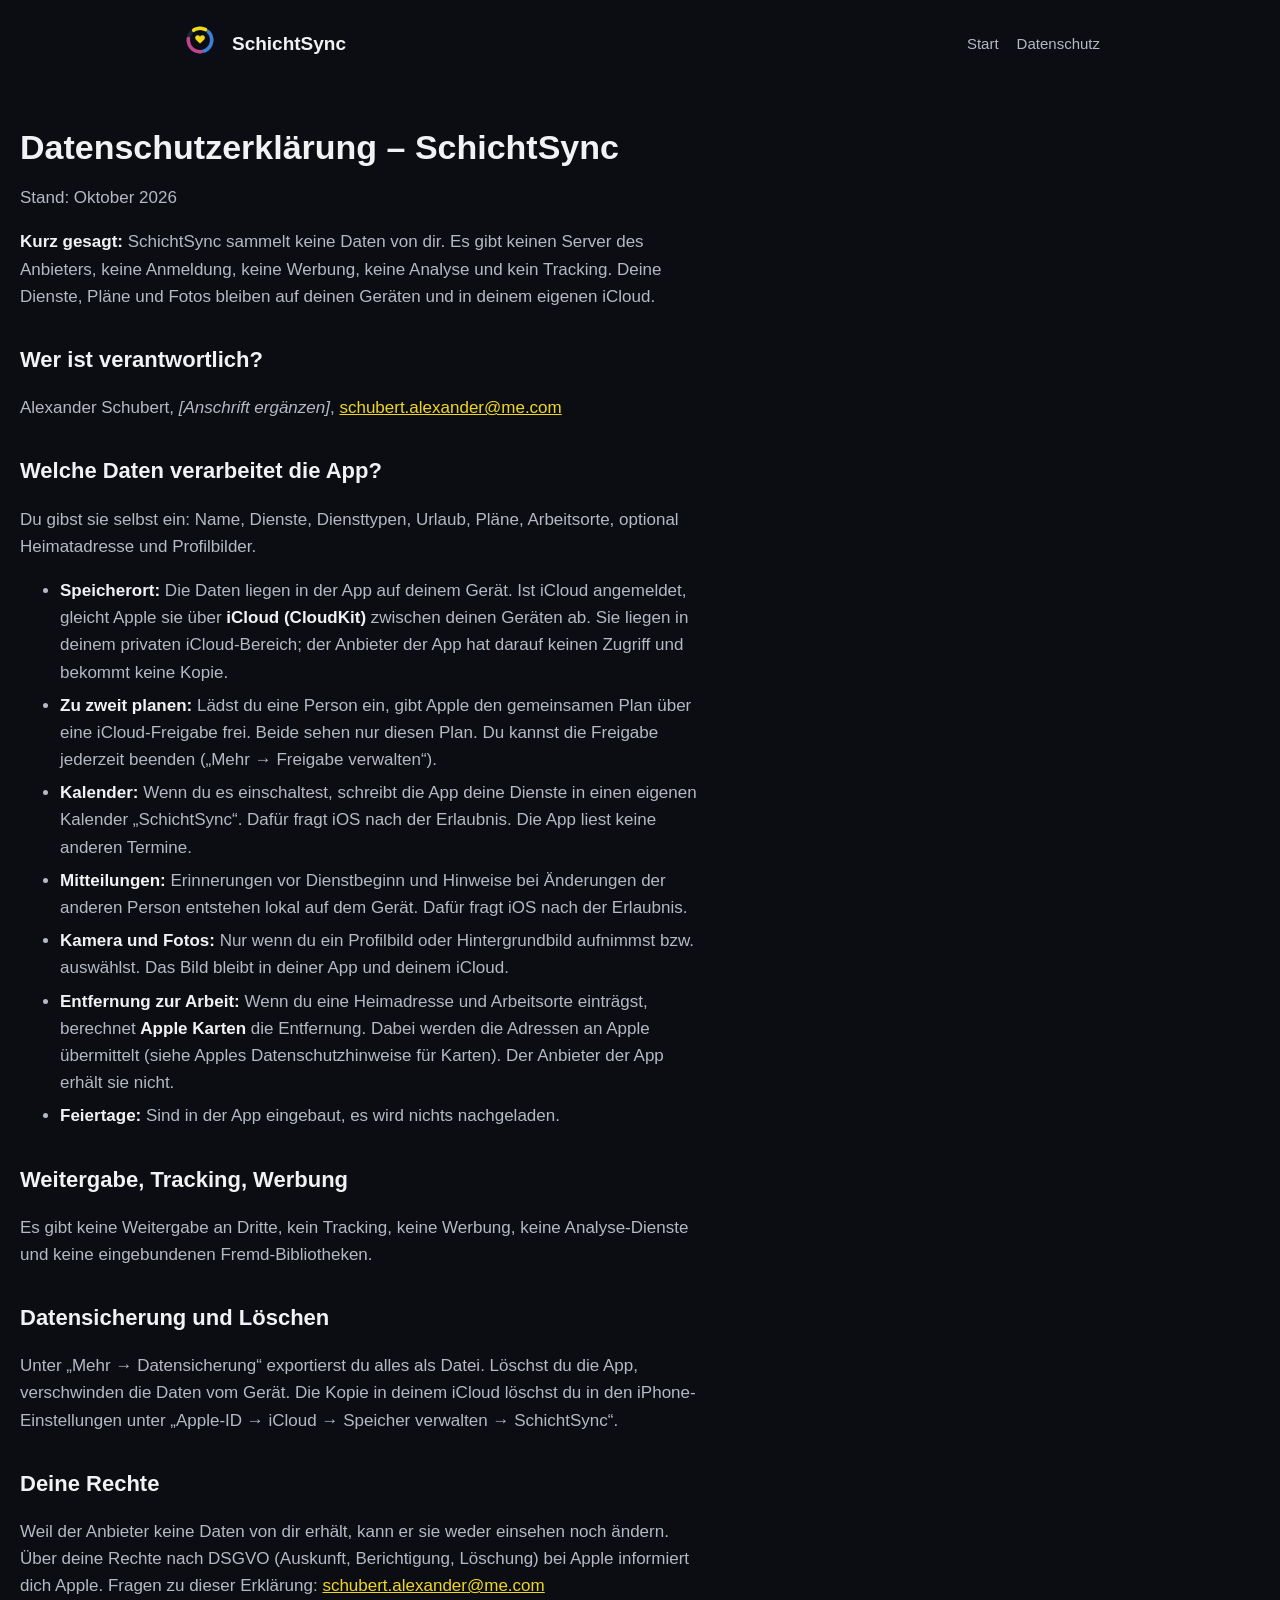
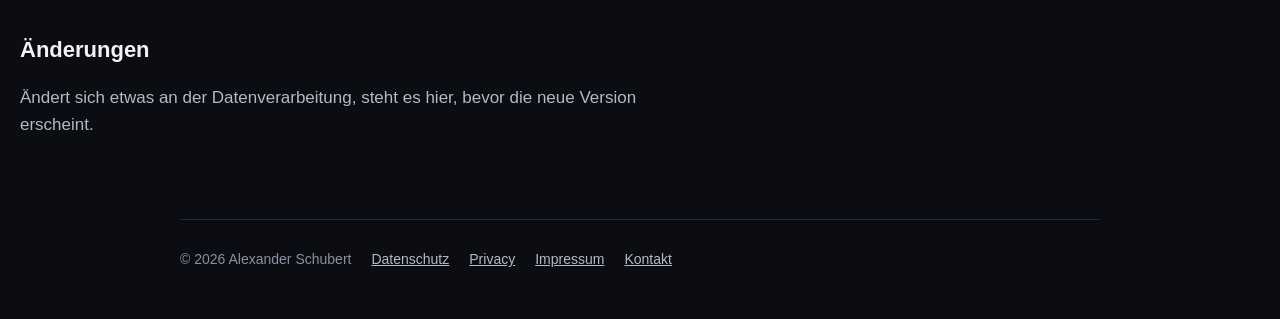
==== datenschutz.html @ 3c8090fc "Landing page and privacy policy for SchichtSync Co-Authored-By: Claude Sonnet 5.5 <noreply@anthropic" ====
<!doctype html>
<html lang="de">
<head>
<meta charset="utf-8">
<meta name="viewport" content="width=device-width,initial-scale=1">
<title>Datenschutz – SchichtSync</title>
<meta name="description" content="Datenschutzerklärung der App SchichtSync">
<link rel="icon" href="icon.png">
<link rel="apple-touch-icon" href="apple-touch-icon.png">
<link rel="stylesheet" href="style.css">
</head>
<body>
<div class="wrap">
<header class="top"><a href="./"><img src="icon.png" alt=""></a><strong>SchichtSync</strong><nav><a href="./">Start</a><a href="datenschutz.html">Datenschutz</a></nav></header>
</div>
<main class="doc"><h1>Datenschutzerklärung – SchichtSync</h1>
<p>Stand: Oktober 2026</p>
<p><strong>Kurz gesagt:</strong> SchichtSync sammelt keine Daten von dir. Es gibt keinen Server des Anbieters, keine Anmeldung, keine Werbung, keine Analyse und kein Tracking. Deine Dienste, Pläne und Fotos bleiben auf deinen Geräten und in deinem eigenen iCloud.</p>
<h2>Wer ist verantwortlich?</h2>
<p>Alexander Schubert, <em>[Anschrift ergänzen]</em>, <a href="mailto:schubert.alexander@me.com">schubert.alexander@me.com</a></p>
<h2>Welche Daten verarbeitet die App?</h2>
<p>Du gibst sie selbst ein: Name, Dienste, Diensttypen, Urlaub, Pläne, Arbeitsorte, optional Heimatadresse und Profilbilder.</p>
<ul>
<li><strong>Speicherort:</strong> Die Daten liegen in der App auf deinem Gerät. Ist iCloud angemeldet, gleicht Apple sie über <strong>iCloud (CloudKit)</strong> zwischen deinen Geräten ab. Sie liegen in deinem privaten iCloud-Bereich; der Anbieter der App hat darauf keinen Zugriff und bekommt keine Kopie.</li>
<li><strong>Zu zweit planen:</strong> Lädst du eine Person ein, gibt Apple den gemeinsamen Plan über eine iCloud-Freigabe frei. Beide sehen nur diesen Plan. Du kannst die Freigabe jederzeit beenden („Mehr → Freigabe verwalten“).</li>
<li><strong>Kalender:</strong> Wenn du es einschaltest, schreibt die App deine Dienste in einen eigenen Kalender „SchichtSync“. Dafür fragt iOS nach der Erlaubnis. Die App liest keine anderen Termine.</li>
<li><strong>Mitteilungen:</strong> Erinnerungen vor Dienstbeginn und Hinweise bei Änderungen der anderen Person entstehen lokal auf dem Gerät. Dafür fragt iOS nach der Erlaubnis.</li>
<li><strong>Kamera und Fotos:</strong> Nur wenn du ein Profilbild oder Hintergrundbild aufnimmst bzw. auswählst. Das Bild bleibt in deiner App und deinem iCloud.</li>
<li><strong>Entfernung zur Arbeit:</strong> Wenn du eine Heimadresse und Arbeitsorte einträgst, berechnet <strong>Apple Karten</strong> die Entfernung. Dabei werden die Adressen an Apple übermittelt (siehe Apples Datenschutzhinweise für Karten). Der Anbieter der App erhält sie nicht.</li>
<li><strong>Feiertage:</strong> Sind in der App eingebaut, es wird nichts nachgeladen.</li>
</ul>
<h2>Weitergabe, Tracking, Werbung</h2>
<p>Es gibt keine Weitergabe an Dritte, kein Tracking, keine Werbung, keine Analyse-Dienste und keine eingebundenen Fremd-Bibliotheken.</p>
<h2>Datensicherung und Löschen</h2>
<p>Unter „Mehr → Datensicherung“ exportierst du alles als Datei. Löschst du die App, verschwinden die Daten vom Gerät. Die Kopie in deinem iCloud löschst du in den iPhone-Einstellungen unter „Apple-ID → iCloud → Speicher verwalten → SchichtSync“.</p>
<h2>Deine Rechte</h2>
<p>Weil der Anbieter keine Daten von dir erhält, kann er sie weder einsehen noch ändern. Über deine Rechte nach DSGVO (Auskunft, Berichtigung, Löschung) bei Apple informiert dich Apple. Fragen zu dieser Erklärung: <a href="mailto:schubert.alexander@me.com">schubert.alexander@me.com</a></p>
<h2>Änderungen</h2>
<p>Ändert sich etwas an der Datenverarbeitung, steht es hier, bevor die neue Version erscheint.</p></main>
<div class="wrap"><footer><span>© 2026 Alexander Schubert</span><a href="datenschutz.html">Datenschutz</a><a href="privacy.html">Privacy</a><a href="impressum.html">Impressum</a><a href="mailto:schubert.alexander@me.com">Kontakt</a></footer></div>
</body>
</html>
---- style.css ----
:root{--bg:#0b0d12;--surface:#12151c;--surface2:#181c25;--border:#242a36;--text:#f1f2f4;--text2:#b4b9c4;--muted:#8b91a1;--yellow:#f0d722;--ink:#17150a;--pink:#ff82b5;--blue:#72a1ff;--green:#4cc98d}
*{box-sizing:border-box}
html{color-scheme:dark}
body{margin:0;background:var(--bg);color:var(--text);font:17px/1.6 -apple-system,BlinkMacSystemFont,"SF Pro Text","Segoe UI",Roboto,sans-serif;-webkit-font-smoothing:antialiased}
a{color:var(--yellow)}
.wrap{max-width:960px;margin:0 auto;padding:0 20px}
header.top{padding:20px 0;display:flex;align-items:center;gap:12px}
header.top img{width:40px;height:40px;border-radius:10px}
header.top strong{font-size:19px}
header.top nav{margin-left:auto;display:flex;gap:18px;font-size:15px}
header.top nav a{color:var(--text2);text-decoration:none}
.hero{padding:56px 0 40px;display:grid;gap:32px;align-items:center}
@media(min-width:760px){.hero{grid-template-columns:1.3fr 1fr}}
.hero>*{min-width:0}
.hero h1{font-size:clamp(34px,6vw,54px);line-height:1.08;margin:0 0 16px;font-weight:900;letter-spacing:-.02em}
.hero h1 em{font-style:normal;color:var(--yellow)}
.hero p.lead{font-size:20px;color:var(--text2);margin:0 0 24px}
.hero img.icon{width:min(260px,60vw);border-radius:22%;justify-self:center;box-shadow:0 20px 60px rgba(240,215,34,.15)}
.badge{display:inline-block;padding:12px 20px;border-radius:14px;background:var(--yellow);color:var(--ink);font-weight:800;text-decoration:none}
.badge.soft{background:var(--surface2);color:var(--text2);border:1px solid var(--border);font-weight:600}
.grid{display:grid;gap:14px;padding:24px 0 8px}
@media(min-width:640px){.grid{grid-template-columns:repeat(2,1fr)}}
@media(min-width:900px){.grid{grid-template-columns:repeat(3,1fr)}}
.card{background:var(--surface);border:1px solid var(--border);border-radius:18px;padding:20px}
.card h3{margin:0 0 6px;font-size:18px}
.card p{margin:0;color:var(--text2);font-size:15.5px}
.card .dot{width:10px;height:10px;border-radius:50%;display:inline-block;margin-right:8px;background:var(--yellow)}
section{padding:32px 0}
section h2{font-size:28px;margin:0 0 8px;letter-spacing:-.01em}
.privacy{background:var(--surface);border:1px solid var(--border);border-radius:22px;padding:28px;margin:24px 0}
.privacy ul{margin:12px 0 0;padding-left:20px;color:var(--text2)}
footer{border-top:1px solid var(--border);padding:28px 0 48px;color:var(--muted);font-size:14px;display:flex;flex-wrap:wrap;gap:8px 20px}
footer a{color:var(--text2)}
.doc{max-width:720px;padding:32px 20px 64px}
.doc h1{font-size:34px;line-height:1.15;margin:8px 0 4px}
.doc h2{font-size:22px;margin:32px 0 6px}
.doc li{margin:6px 0}
.doc p,.doc li{color:var(--text2)}
.doc strong{color:var(--text)}
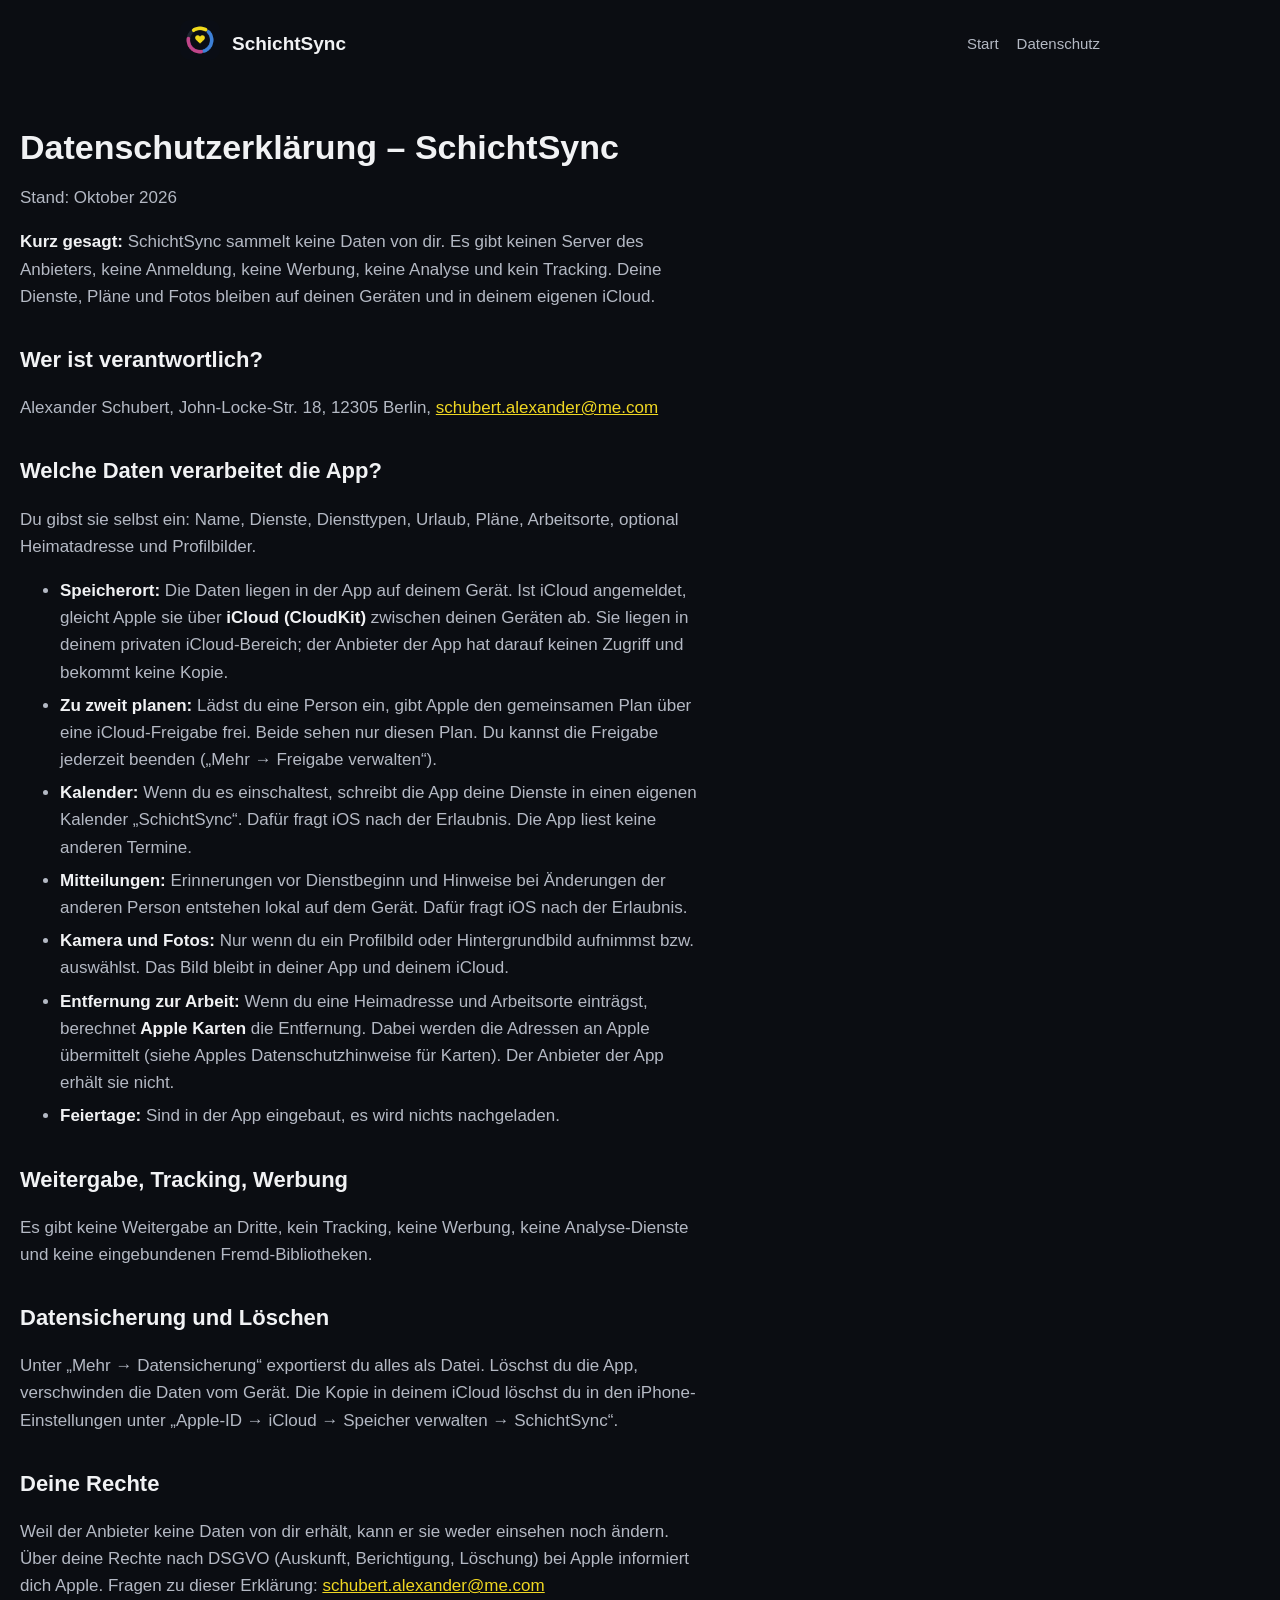
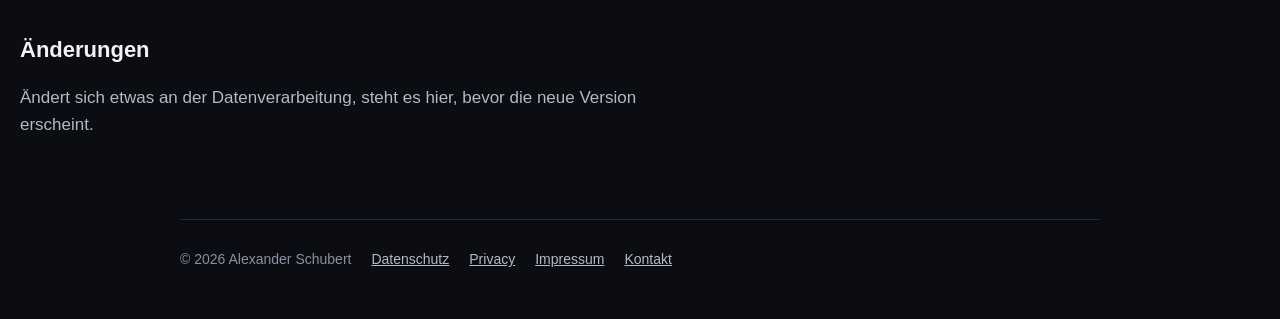
==== commit 2e62f4a2: "Add postal address" ====
--- a/datenschutz.html
+++ b/datenschutz.html
@@ -17,7 +17,7 @@
 <p>Stand: Oktober 2026</p>
 <p><strong>Kurz gesagt:</strong> SchichtSync sammelt keine Daten von dir. Es gibt keinen Server des Anbieters, keine Anmeldung, keine Werbung, keine Analyse und kein Tracking. Deine Dienste, Pläne und Fotos bleiben auf deinen Geräten und in deinem eigenen iCloud.</p>
 <h2>Wer ist verantwortlich?</h2>
-<p>Alexander Schubert, <em>[Anschrift ergänzen]</em>, <a href="mailto:schubert.alexander@me.com">schubert.alexander@me.com</a></p>
+<p>Alexander Schubert, John-Locke-Str. 18, 12305 Berlin, <a href="mailto:schubert.alexander@me.com">schubert.alexander@me.com</a></p>
 <h2>Welche Daten verarbeitet die App?</h2>
 <p>Du gibst sie selbst ein: Name, Dienste, Diensttypen, Urlaub, Pläne, Arbeitsorte, optional Heimatadresse und Profilbilder.</p>
 <ul>
